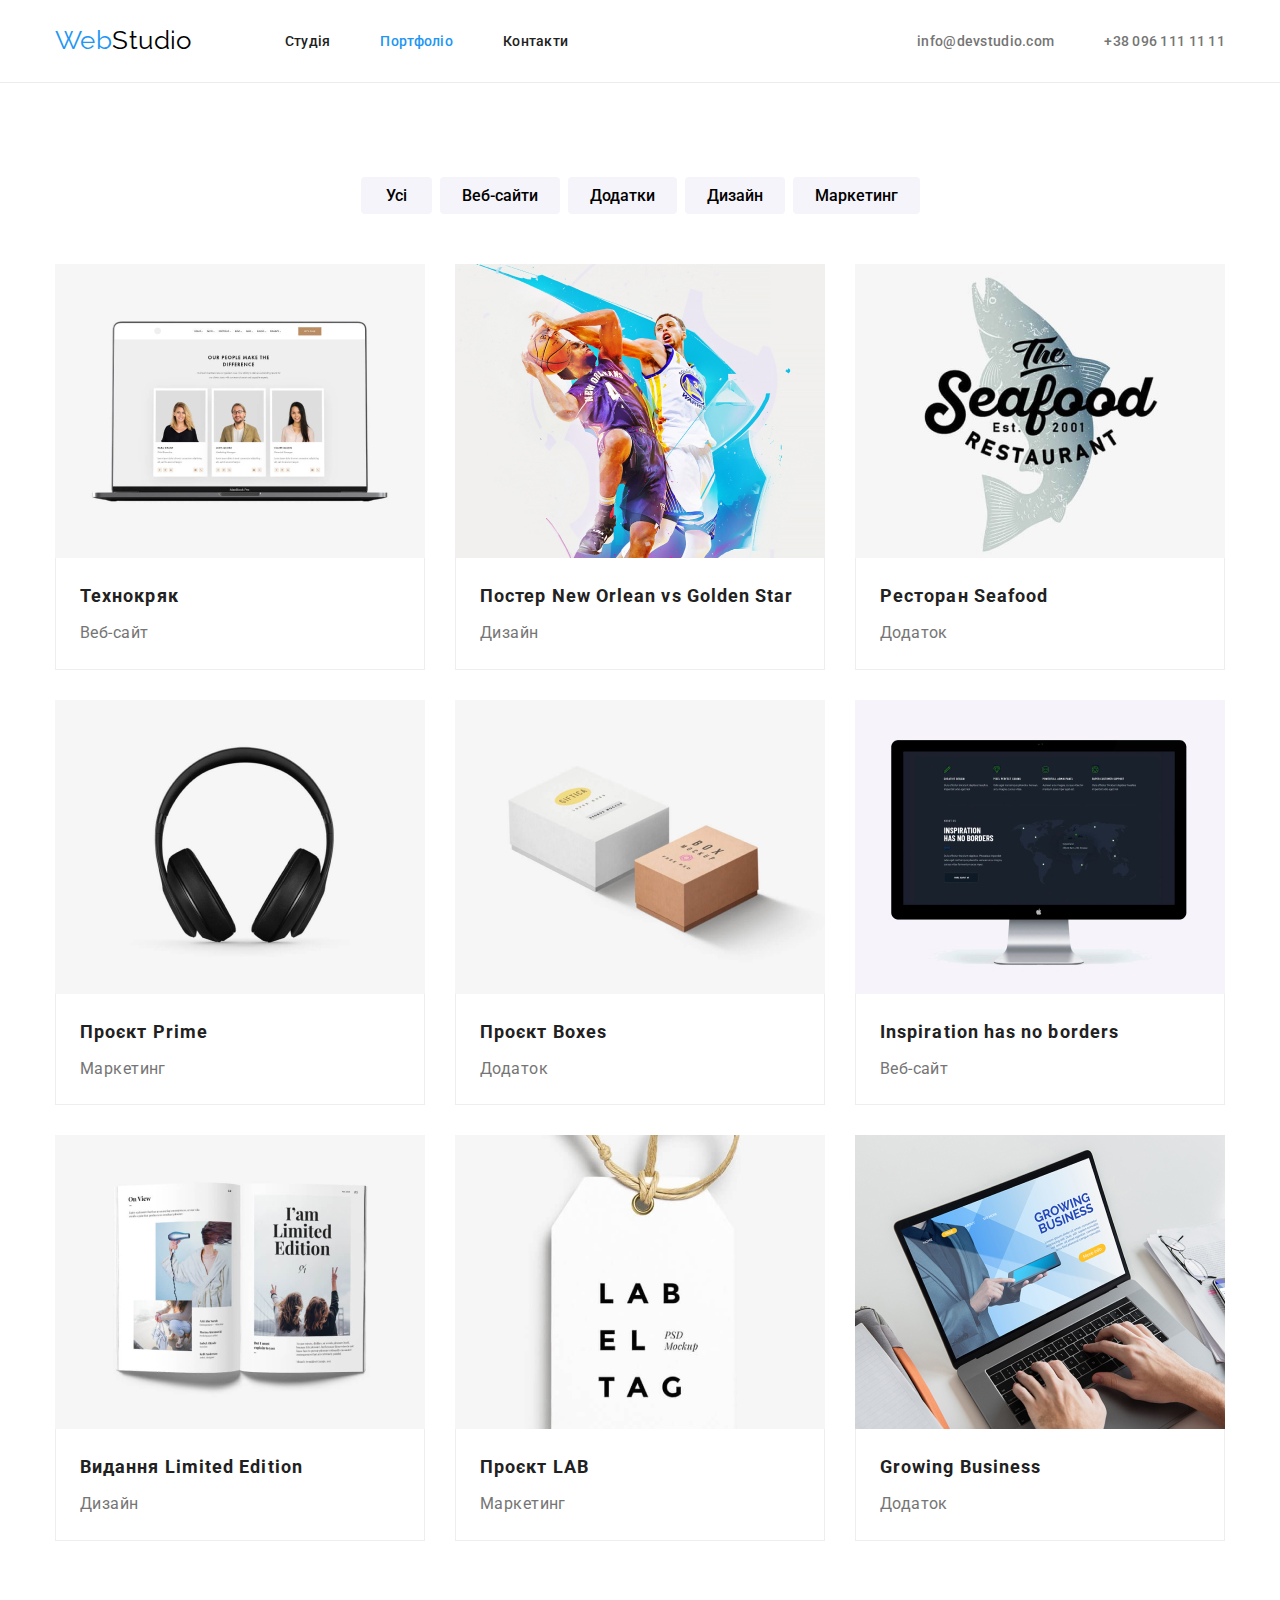
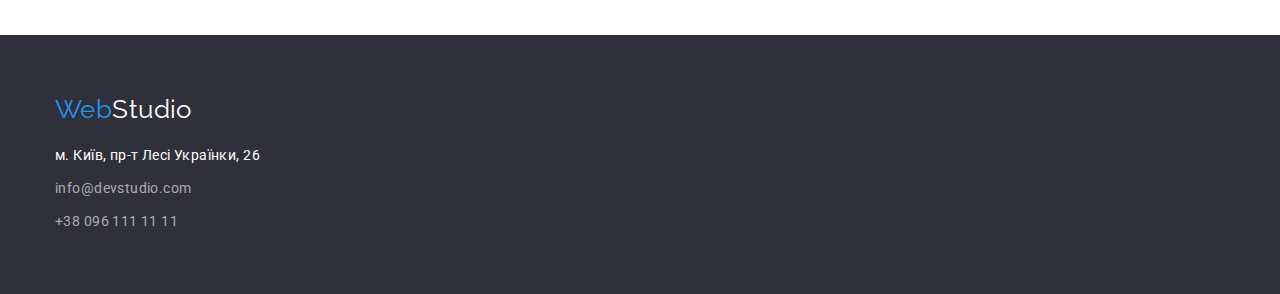
==== portfolio.html @ 7233fef5 "Скопійовано файли з 3-го дз" ====
<!DOCTYPE html>
<html lang="uk">
  <head>
    <meta charset="UTF-8" />
    <meta http-equiv="X-UA-Compatible" content="IE=edge" />
    <meta name="viewport" content="width=device-width, initial-scale=1.0" />
    <title>Web Studio | Портфоліо</title>

    <link rel="preconnect" href="https://fonts.googleapis.com" />
    <link rel="preconnect" href="https://fonts.gstatic.com" crossorigin />

    <link
      rel="stylesheet"
      href="https://cdnjs.cloudflare.com/ajax/libs/modern-normalize/1.1.0/modern-normalize.min.css"
    />

    <link
      href="https://fonts.googleapis.com/css2?family=Raleway:wght@700&family=Roboto:wght@400;500;700;900&display=swap"
      rel="stylesheet"
    />
    <link rel="stylesheet" href="./css/styles.css" />
  </head>
  <body>
    <header class="header">
      <div class="container">
        <a href="#" class="logo"><span class="logo-web">Web</span>Studio</a>
        <nav>
          <ul class="nav-links list">
            <li class="nav-link"><a class="link" href="./index.html">Студія</a></li>
            <li class="nav-link"><a class="link active" href="./portfolio.html">Портфоліо</a></li>
            <li class="nav-link"><a class="link" href="#">Контакти</a></li>
          </ul>
        </nav>
        <ul class="address-links list">
          <li class="address-link">
            <a class="link" href="mailto:info@devstudio.com">info@devstudio.com</a>
          </li>
          <li class="address-link">
            <a class="link" href="tel:+380961111111">+38 096 111 11 11</a>
          </li>
        </ul>
      </div>
    </header>
    <main>
      <section class="portfolio">
        <div class="container">
          <!-- Прихований заголовок 
        <h1>Проекти WebStudio</h1>-->
          <ul class="filter list">
            <li class="filter-item"><button class="filter-btn" type="button">Усі</button></li>
            <li class="filter-item"><button class="filter-btn" type="button">Веб-сайти</button></li>
            <li class="filter-item"><button class="filter-btn" type="button">Додатки</button></li>
            <li class="filter-item"><button class="filter-btn" type="button">Дизайн</button></li>
            <li class="filter-item"><button class="filter-btn" type="button">Маркетинг</button></li>
          </ul>
          <ul class="projects list">
            <li class="project">
              <a class="link" href="#">
                <img src="./images/pr-1.jpg" alt="Ноутбук" width="370" />
                <div class="img-descr">
                  <h2 class="pr-name">Технокряк</h2>
                  <p class="pr-descr">Веб-сайт</p>
                </div>
              </a>
            </li>
            <li class="project">
              <a class="link" href="#">
                <img src="./images/pr-2.jpg" alt="баскетболісти" width="370" />
                <div class="img-descr">
                  <h2 class="pr-name">Постер <span lang="en">New Orlean vs Golden Star</span></h2>
                  <p class="pr-descr">Дизайн</p>
                </div>
              </a>
            </li>
            <li class="project">
              <a class="link" href="#">
                <img
                  src="./images/pr-3.jpg"
                  alt="Напис на фоні малюнка риби: Рибний ресторан, з 2001
              року"
                  width="370"
                />
                <div class="img-descr">
                  <h2 class="pr-name">Ресторан <span lang="en">Seafood</span></h2>
                  <p class="pr-descr">Додаток</p>
                </div>
              </a>
            </li>
            <li class="project">
              <a class="link" href="#">
                <img src="./images/pr-4.jpg" alt="Навушники" width="370" />
                <div class="img-descr">
                  <h2 class="pr-name">Проєкт <span lang="en">Prime</span></h2>
                  <p class="pr-descr">Маркетинг</p>
                </div>
              </a>
            </li>
            <li class="project">
              <a class="link" href="#">
                <img src="./images/pr-5.jpg" alt="Дві коробки" width="370" />
                <div class="img-descr">
                  <h2 class="pr-name">Проєкт <span lang="en">Boxes</span></h2>
                  <p class="pr-descr">Додаток</p>
                </div>
              </a>
            </li>
            <li class="project">
              <a class="link" href="#">
                <img src="./images/pr-6.jpg" alt="Монітор" width="370" />
                <div class="img-descr">
                  <h2 class="pr-name" lang="en">Inspiration has no borders</h2>
                  <p class="pr-descr">Веб-сайт</p>
                </div>
              </a>
            </li>
            <li class="project">
              <a class="link" href="#">
                <img src="./images/pr-7.jpg" alt="Книга" width="370" />
                <div class="img-descr">
                  <h2 class="pr-name">Видання <span lang="en">Limited Edition</span></h2>
                  <p class="pr-descr">Дизайн</p>
                </div>
              </a>
            </li>
            <li class="project">
              <a class="link" href="#">
                <img src="./images/pr-8.jpg" alt="Картонний ярлик" width="370" />
                <div class="img-descr">
                  <h2 class="pr-name">Проєкт <span lang="en">LAB</span></h2>
                  <p class="pr-descr">Маркетинг</p>
                </div>
              </a>
            </li>
            <li class="project">
              <a class="link" href="#">
                <img src="./images/pr-9.jpg" alt="Руки друкують на ноутбуці" width="370" />
                <div class="img-descr">
                  <h2 class="pr-name" lang="en">Growing Business</h2>
                  <p class="pr-descr">Додаток</p>
                </div>
              </a>
            </li>
          </ul>
        </div>
      </section>
    </main>
    <footer class="contacts">
      <div class="container">
        <a class="logo" href="#"><span class="logo-web">Web</span>Studio</a>
        <address>
          <ul class="list">
            <li class="contact">
              <a
                class="link address"
                href="https://goo.gl/maps/NFWaWCBF67r8jR2YA"
                rel="noreferrer noopener"
                target="_blank"
                >м. Київ, пр-т Лесі Українки, 26</a
              >
            </li>
            <li class="contact">
              <a class="link email" href="mailto:info@devstudio.com">info@devstudio.com</a>
            </li>
            <li class="contact">
              <a class="link number" href="tel:+380961111111">+38 096 111 11 11</a>
            </li>
          </ul>
        </address>
      </div>
    </footer>
  </body>
</html>
---- css/styles.css ----
:root {
  --main-color: #2196f3;
  --secondary-color: #f5f4fa;
  --box-color: #2f303a;
  --header-stroke: 1px solid #ececec;
  --card-border: 1px solid #eeeeee;
  --main-text-color: #212121;
  --secondary-text-color: #757575;
  --white-color: #ffffff;
  --black-color: #000000;
  --transparent-grey-color: rgba(255, 255, 255, 0.6);
  --img-card-shadow: 0px 1px 3px rgba(0, 0, 0, 0.12), 0px 1px 1px rgba(0, 0, 0, 0.14),
    0px 2px 1px rgba(0, 0, 0, 0.2);
  --btn-shadow: 0px 3px 1px rgba(0, 0, 0, 0.1), 0px 1px 2px rgba(0, 0, 0, 0.08),
    0px 2px 2px rgba(0, 0, 0, 0.12);
}

/* загальні налаштування */

/*
* {
  outline: 1px solid black;
}
*/

body {
  font-family: 'Roboto', sans-serif;
  color: var(--main-text-color);
  font-size: 14px;
  letter-spacing: 0.03em;
  background-color: var(--white-color);
}

h1,
h2,
h3,
p {
  margin: 0;
}

button {
  border-radius: 4px;
}

.container {
  margin: 0 auto;
  width: 1200px;
  padding-left: 15px;
  padding-right: 15px;
}

img {
  display: block;
  max-width: 100%;
  height: auto;
}

.list {
  margin: 0;
  padding: 0;
  list-style: none;
}

.link {
  color: inherit;
  text-decoration: none;
}

.link:visited {
  color: inherit;
}

.link.active {
  color: var(--main-color);
}

/* СТУДІЯ */
/* хедер */

.header {
  border-bottom: var(--header-stroke);
  border-top: 1px solid transparent;
}

.header .container {
  display: flex;
  align-items: center;
}

.logo {
  display: inline-block;
  color: var(--black-color);
  font-family: 'Raleway', sans-serif;
  font-size: 26px;
  text-decoration: none;
}

.header .logo {
  margin-right: 93px;
}

.logo-web {
  color: var(--main-color);
}

.address-links {
  margin-left: auto;
}

.nav-links,
.address-links {
  display: flex;
}

.nav-links .link,
.address-links .link {
  display: inline-block;
  padding-top: 32px;
  padding-bottom: 32px;
  font-weight: 500;
  line-height: 1.2;
  letter-spacing: 0.02em;
}

.address-links .link {
  color: var(--secondary-text-color);
}

.nav-links .link:hover,
.nav-links .link:focus,
.address-links .link:hover,
.address-links .link:focus {
  color: var(--main-color);
}

.nav-link + .nav-link,
.address-link + .address-link {
  margin-left: 50px;
}

/* мейн */
/* Банер */
.banner {
  padding-top: 200px;
  padding-bottom: 200px;
  background-color: var(--box-color);
  text-align: center;
}

.banner .heading {
  margin-bottom: 30px;
  margin-left: auto;
  margin-right: auto;
  width: 696px;
  text-transform: uppercase;
  font-size: 44px;
  font-weight: 900;
  line-height: 1.4;
  letter-spacing: 0.06em;
  color: var(--white-color);
}

.banner .order-btn {
  padding: 10px 32px;
  cursor: pointer;
  color: var(--white-color);
  font-family: inherit;
  font-size: 16px;
  font-weight: 700;
  line-height: 1.9;
  letter-spacing: 0.06em;
  background-color: var(--main-color);
  border: none;
}

/* Переваги */

.features {
  padding-top: 94px;
}

.features .list,
.work .list,
.team .list {
  display: flex;
}

.features .feature {
  width: 270px;
}

.feature + .feature {
  margin-left: 30px;
}

.features .feature-title {
  margin-bottom: 10px;
  font-size: inherit;
  line-height: 1.2;
}

.features .feature-descr {
  color: var(--secondary-text-color);
  line-height: 1.7;
}

/* Чим займаємося */

.work,
.team,
.portfolio {
  padding-top: 94px;
  padding-bottom: 94px;
}

.work .heading,
.team .heading {
  margin: 0;
  margin-bottom: 50px;
  text-align: center;
  font-size: 36px;
  line-height: 1.2;
}

.work-img + .work-img {
  margin-left: 30px;
}

.work-img {
  width: calc((100% - 60px) / 3);
}

/* Команда */

.team {
  background-color: var(--secondary-color);
}

.team .team-member {
  width: calc((100% - 90px) / 4);
  background-color: var(--white-color);
  border-radius: 0px 0px 4px 4px;
  box-shadow: var(--img-card-shadow);
}

.team-member + .team-member {
  margin-left: 30px;
}

.team .img-descr {
  padding-top: 30px;
  padding-bottom: 30px;
  text-align: center;
}

.team .name,
.team .prof {
  font-size: 16px;
  line-height: 1.2;
}

.team .name {
  font-weight: 500;
  margin-bottom: 10px;
}

.team .prof {
  color: var(--secondary-text-color);
}

/* футер */

.contacts {
  padding-top: 60px;
  padding-bottom: 60px;
  background-color: var(--box-color);
}

.contacts .logo {
  margin-bottom: 20px;
  color: var(--white-color);
}

.contacts .link {
  font-weight: 400;
  line-height: 1.7;
  font-style: normal;
}

.contacts .contact {
  width: 231px;
}

.contacts .contact:not(:first-child) {
  margin-top: 9px;
}

.contacts .address {
  color: var(--white-color);
}

.contacts .email,
.contacts .number {
  color: var(--transparent-grey-color);
}

.contacts .email:hover,
.contacts .email:focus,
.contacts .number:hover,
.contacts .number:focus {
  color: var(--main-color);
}

/* ПОРТФОЛІО */
/* мейн */

/* Фільтр */

.portfolio .filter {
  margin-bottom: 50px;
  display: flex;
  justify-content: center;
}

.filter-item + .filter-item {
  margin-left: 8px;
}

.filter-item:first-child > .filter-btn {
  padding: 6px 25px;
}

.portfolio .filter-btn {
  padding: 6px 22px;
  background-color: var(--secondary-color);
  font-size: 16px;
  font-weight: 500;
  line-height: 1.6;
  font-family: inherit;
  border: none;
  cursor: pointer;
}

.portfolio .filter-btn:hover,
.portfolio .filter-btn:focus {
  color: var(--white-color);
  background-color: var(--main-color);
  box-shadow: var(--btn-shadow);
}

/* Проєкти */

.portfolio .projects {
  display: flex;
  flex-wrap: wrap;
}

.projects .project {
  width: calc((100% - 60px) / 3);
}

.project:not(:nth-of-type(3n)) {
  margin-right: 30px;
}

.project:not(:nth-last-child(-n + 3)) {
  margin-bottom: 30px;
}

.portfolio .img-descr {
  padding: 20px 24px;
  border-left: var(--card-border);
  border-right: var(--card-border);
  border-bottom: var(--card-border);
}

.projects .pr-name {
  font-size: 18px;
  line-height: 2;
  letter-spacing: 0.06em;
  margin-bottom: 4px;
}

.projects .pr-descr {
  color: var(--secondary-text-color);
  font-size: 16px;
  line-height: 1.9;
}
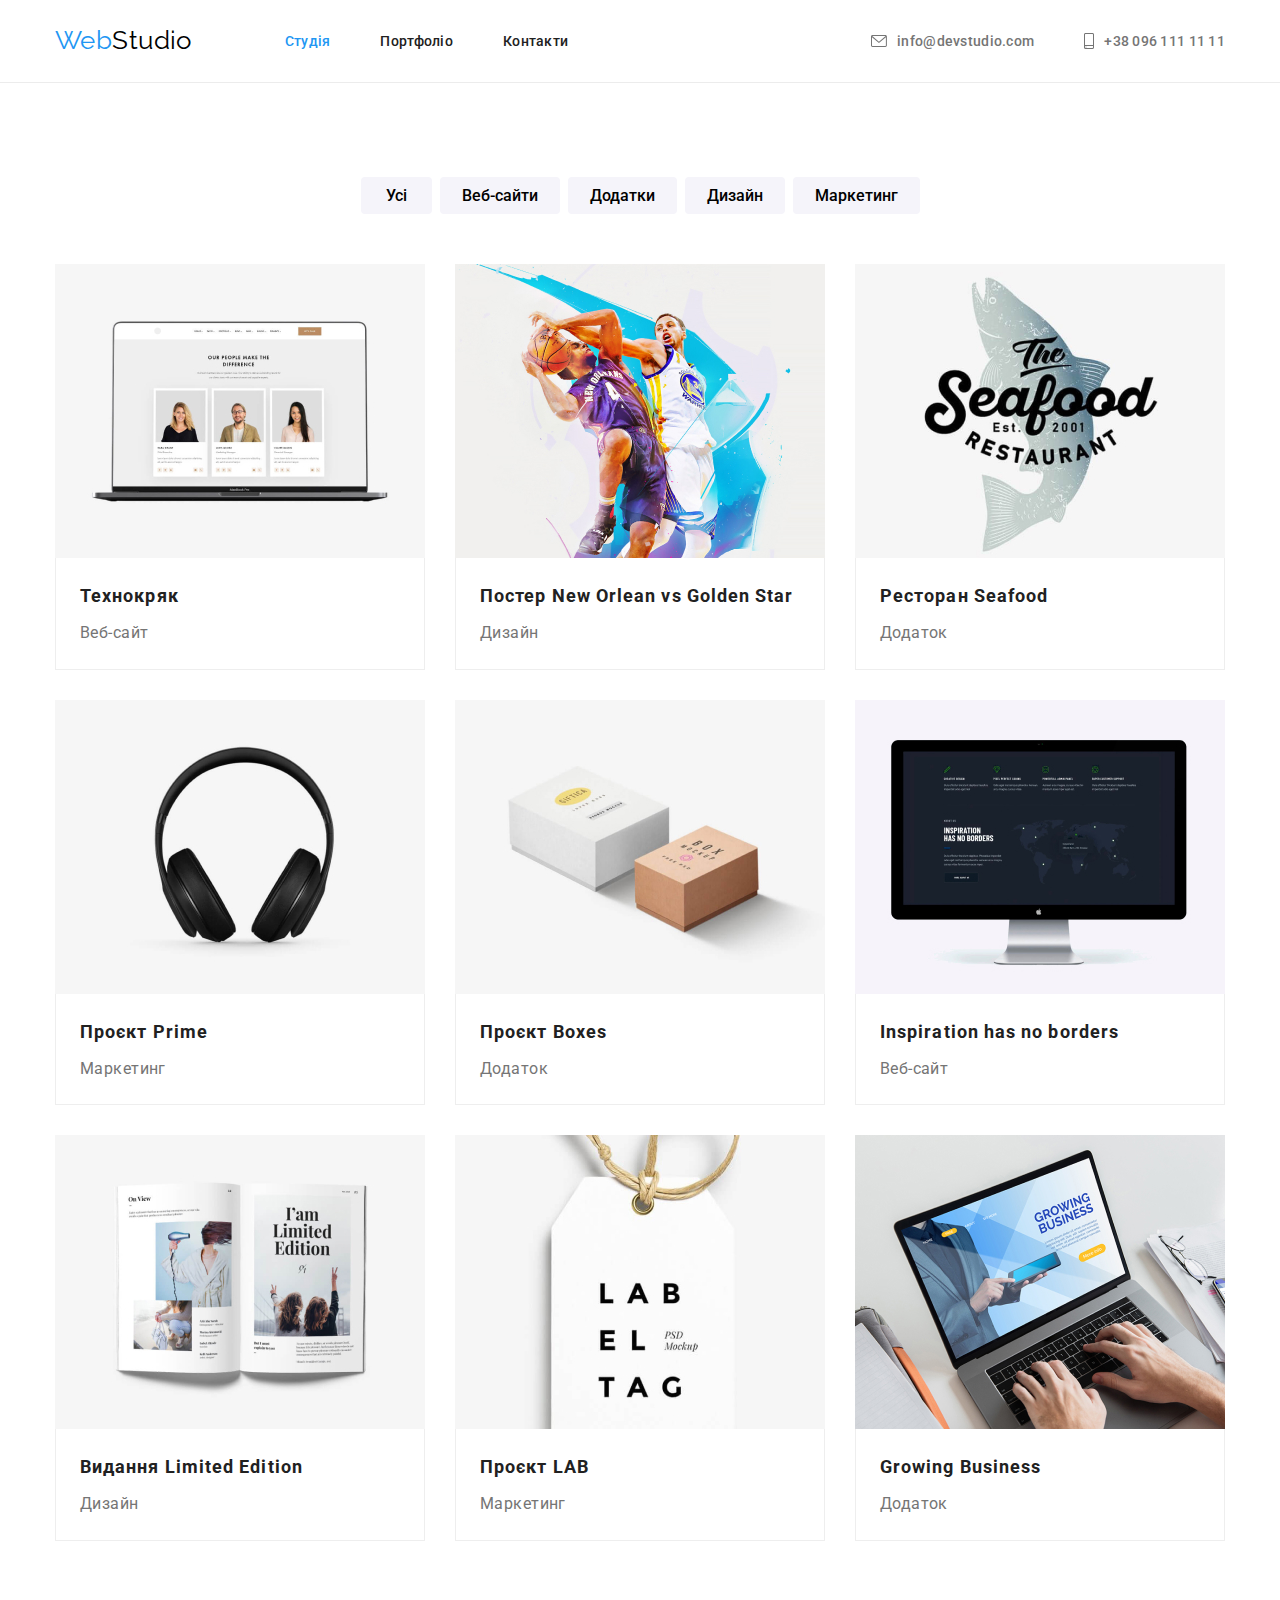
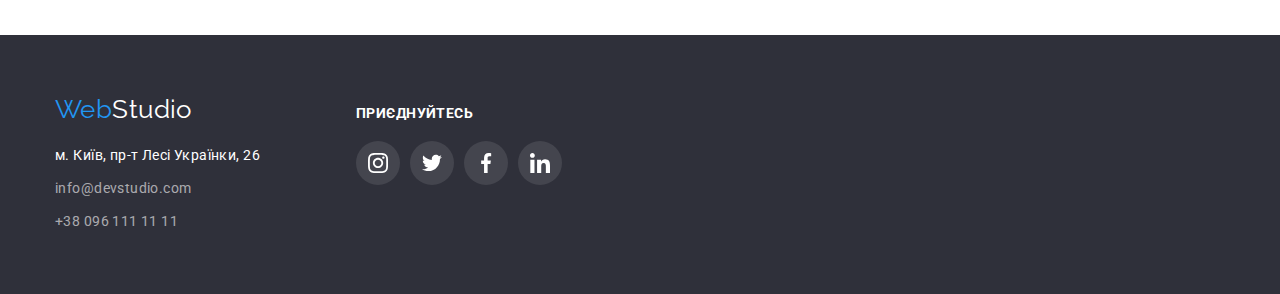
==== commit e34f0260: "Додано іконки, стилізовано іконки під ховер та факус; стилізовано картки портфоліо під ховер та фоку" ====
--- a/portfolio.html
+++ b/portfolio.html
@@ -26,17 +26,27 @@
         <a href="#" class="logo"><span class="logo-web">Web</span>Studio</a>
         <nav>
           <ul class="nav-links list">
-            <li class="nav-link"><a class="link" href="./index.html">Студія</a></li>
-            <li class="nav-link"><a class="link active" href="./portfolio.html">Портфоліо</a></li>
+            <li class="nav-link"><a class="link active" href="./index.html">Студія</a></li>
+            <li class="nav-link"><a class="link" href="./portfolio.html">Портфоліо</a></li>
             <li class="nav-link"><a class="link" href="#">Контакти</a></li>
           </ul>
         </nav>
         <ul class="address-links list">
           <li class="address-link">
-            <a class="link" href="mailto:info@devstudio.com">info@devstudio.com</a>
+            <a class="link" href="mailto:info@devstudio.com">
+              <svg class="link-icon" width="16" height="12">
+                <use href="./images/symbol-defs.svg#icon-envelope"></use>
+              </svg>
+              <span>info@devstudio.com</span>
+            </a>
           </li>
           <li class="address-link">
-            <a class="link" href="tel:+380961111111">+38 096 111 11 11</a>
+            <a class="link" href="tel:+380961111111">
+              <svg class="link-icon" width="10" height="16">
+                <use href="./images/symbol-defs.svg#icon-smartphone"></use>
+              </svg>
+              <span>+38 096 111 11 11</span>
+            </a>
           </li>
         </ul>
       </div>
@@ -146,26 +156,65 @@
     </main>
     <footer class="contacts">
       <div class="container">
-        <a class="logo" href="#"><span class="logo-web">Web</span>Studio</a>
-        <address>
-          <ul class="list">
-            <li class="contact">
-              <a
-                class="link address"
-                href="https://goo.gl/maps/NFWaWCBF67r8jR2YA"
-                rel="noreferrer noopener"
-                target="_blank"
-                >м. Київ, пр-т Лесі Українки, 26</a
-              >
-            </li>
-            <li class="contact">
-              <a class="link email" href="mailto:info@devstudio.com">info@devstudio.com</a>
-            </li>
-            <li class="contact">
-              <a class="link number" href="tel:+380961111111">+38 096 111 11 11</a>
-            </li>
-          </ul>
-        </address>
+        <div class="left-col">
+          <a class="logo" href="#"><span class="logo-web">Web</span>Studio</a>
+          <address>
+            <ul class="list">
+              <li class="contact">
+                <a
+                  class="link address"
+                  href="https://goo.gl/maps/NFWaWCBF67r8jR2YA"
+                  rel="noreferrer noopener"
+                  target="_blank"
+                  >м. Київ, пр-т Лесі Українки, 26</a
+                >
+              </li>
+              <li class="contact">
+                <a class="link email" href="mailto:info@devstudio.com">info@devstudio.com</a>
+              </li>
+              <li class="contact">
+                <a class="link number" href="tel:+380961111111">+38 096 111 11 11</a>
+              </li>
+            </ul>
+          </address>
+        </div>
+        <div class="right-col">
+          <ul class="join list">
+            <li><p class="join-heading">приєднуйтесь</p></li>
+            <li>
+              <ul class="social-media list">
+                <li class="social-media-item">
+                  <a class="link" target="_blank" href="#">
+                    <svg class="social-icon" width="20" height="20">
+                      <use href="./images/symbol-defs.svg#icon-instagram"></use>
+                    </svg>
+                  </a>
+                </li>
+                <li class="social-media-item">
+                  <a class="link" target="_blank" href="#">
+                    <svg class="social-icon" width="20" height="20">
+                      <use href="./images/symbol-defs.svg#icon-twitter"></use>
+                    </svg>
+                  </a>
+                </li>
+                <li class="social-media-item">
+                  <a class="link" target="_blank" href="#">
+                    <svg class="social-icon" width="20" height="20">
+                      <use href="./images/symbol-defs.svg#icon-facebook"></use>
+                    </svg>
+                  </a>
+                </li>
+                <li class="social-media-item">
+                  <a class="link" target="_blank" href="#">
+                    <svg class="social-icon" width="20" height="20">
+                      <use href="./images/symbol-defs.svg#icon-linkedin"></use>
+                    </svg>
+                  </a>
+                </li>
+              </ul>
+            </li>
+          </ul>
+        </div>
       </div>
     </footer>
   </body>
--- a/css/styles.css
+++ b/css/styles.css
@@ -6,13 +6,17 @@
   --card-border: 1px solid #eeeeee;
   --main-text-color: #212121;
   --secondary-text-color: #757575;
+  --team-social-media: #afb1b8;
   --white-color: #ffffff;
   --black-color: #000000;
   --transparent-grey-color: rgba(255, 255, 255, 0.6);
+  --transparent-grey-second-color: rgba(255, 255, 255, 0.1);
   --img-card-shadow: 0px 1px 3px rgba(0, 0, 0, 0.12), 0px 1px 1px rgba(0, 0, 0, 0.14),
     0px 2px 1px rgba(0, 0, 0, 0.2);
   --btn-shadow: 0px 3px 1px rgba(0, 0, 0, 0.1), 0px 1px 2px rgba(0, 0, 0, 0.08),
     0px 2px 2px rgba(0, 0, 0, 0.12);
+  --pfoject-card-shadow: 0px 1px 1px rgba(0, 0, 0, 0.12), 0px 4px 4px rgba(0, 0, 0, 0.06),
+    1px 4px 6px rgba(0, 0, 0, 0.16);
 }
 
 /* загальні налаштування */
@@ -114,7 +118,8 @@
 
 .nav-links .link,
 .address-links .link {
-  display: inline-block;
+  display: flex;
+  align-items: center;
   padding-top: 32px;
   padding-bottom: 32px;
   font-weight: 500;
@@ -122,6 +127,16 @@
   letter-spacing: 0.02em;
 }
 
+.link-icon,
+.social-icon,
+.client-icon {
+  fill: currentColor;
+}
+
+.link-icon {
+  margin-right: 10px;
+}
+
 .address-links .link {
   color: var(--secondary-text-color);
 }
@@ -143,6 +158,9 @@
 .banner {
   padding-top: 200px;
   padding-bottom: 200px;
+  background: linear-gradient(rgba(47, 48, 58, 0.4), rgba(47, 48, 58, 0.4)),
+    url('../images/banner.jpg');
+  background-size: cover;
   background-color: var(--box-color);
   text-align: center;
 }
@@ -181,16 +199,26 @@
 
 .features .list,
 .work .list,
-.team .list {
+.team .list,
+.contacts .social-media.list {
   display: flex;
 }
 
 .features .feature {
-  width: 270px;
+  width: calc((100%-90px) / 4);
 }
 
 .feature + .feature {
   margin-left: 30px;
+}
+
+.features .feature-icon {
+  padding-top: 25px;
+  padding-bottom: 25px;
+  margin-bottom: 30px;
+  border-radius: 4px;
+  text-align: center;
+  background-color: var(--secondary-color);
 }
 
 .features .feature-title {
@@ -208,13 +236,15 @@
 
 .work,
 .team,
-.portfolio {
+.portfolio,
+.clients {
   padding-top: 94px;
   padding-bottom: 94px;
 }
 
 .work .heading,
-.team .heading {
+.team .heading,
+.clients .heading {
   margin: 0;
   margin-bottom: 50px;
   text-align: center;
@@ -265,7 +295,67 @@
 }
 
 .team .prof {
+  margin-bottom: 16px;
   color: var(--secondary-text-color);
+}
+
+.team-social-media {
+  padding-left: 32px;
+  padding-right: 32px;
+}
+
+.team-social-media-item {
+  width: calc((100%-94px) / 4);
+}
+
+.team-social-media-item + .team-social-media-item {
+  margin-left: 10px;
+}
+
+.team-member .link {
+  color: var(--team-social-media);
+}
+
+.team-member .link,
+.join .link {
+  width: 44px;
+  height: 44px;
+  display: flex;
+  justify-content: center;
+  align-items: center;
+  border-radius: 50%;
+}
+
+.team-member .link:hover,
+.team-member .link:focus {
+  color: var(--white-color);
+  background-color: var(--main-color);
+}
+
+/* Постійні клієнти */
+
+.clients-list {
+  display: flex;
+}
+
+.clients .link {
+  display: inline-block;
+  padding: 16px 32px;
+  text-align: center;
+  color: var(--team-social-media);
+  border: 1px solid var(--team-social-media);
+  border-radius: 4px;
+}
+
+.clients .link:hover,
+.clients .link:focus {
+  color: var(--main-color);
+  border-color: var(--main-color);
+}
+
+.client + .client {
+  margin-left: 30px;
+  width: calc((100% - 150px) / 6);
 }
 
 /* футер */
@@ -309,6 +399,38 @@
 .contacts .number:hover,
 .contacts .number:focus {
   color: var(--main-color);
+}
+
+.contacts > .container {
+  display: flex;
+  align-items: baseline;
+}
+
+.contacts .left-col {
+  width: 231px;
+  margin-right: 70px;
+}
+
+.social-media-item + .social-media-item {
+  margin-left: 10px;
+}
+
+.join-heading {
+  margin-bottom: 20px;
+  color: var(--white-color);
+  text-transform: uppercase;
+  font-weight: 700;
+  line-height: 1.2;
+}
+
+.join .link {
+  color: var(--white-color);
+  background-color: var(--transparent-grey-second-color);
+}
+
+.join .link:hover,
+.join .link:focus {
+  background-color: var(--main-color);
 }
 
 /* ПОРТФОЛІО */
@@ -359,6 +481,15 @@
   width: calc((100% - 60px) / 3);
 }
 
+.projects .link {
+  display: block;
+}
+
+.projects .link:hover,
+.projects .link:focus {
+  box-shadow: var(--pfoject-card-shadow);
+}
+
 .project:not(:nth-of-type(3n)) {
   margin-right: 30px;
 }
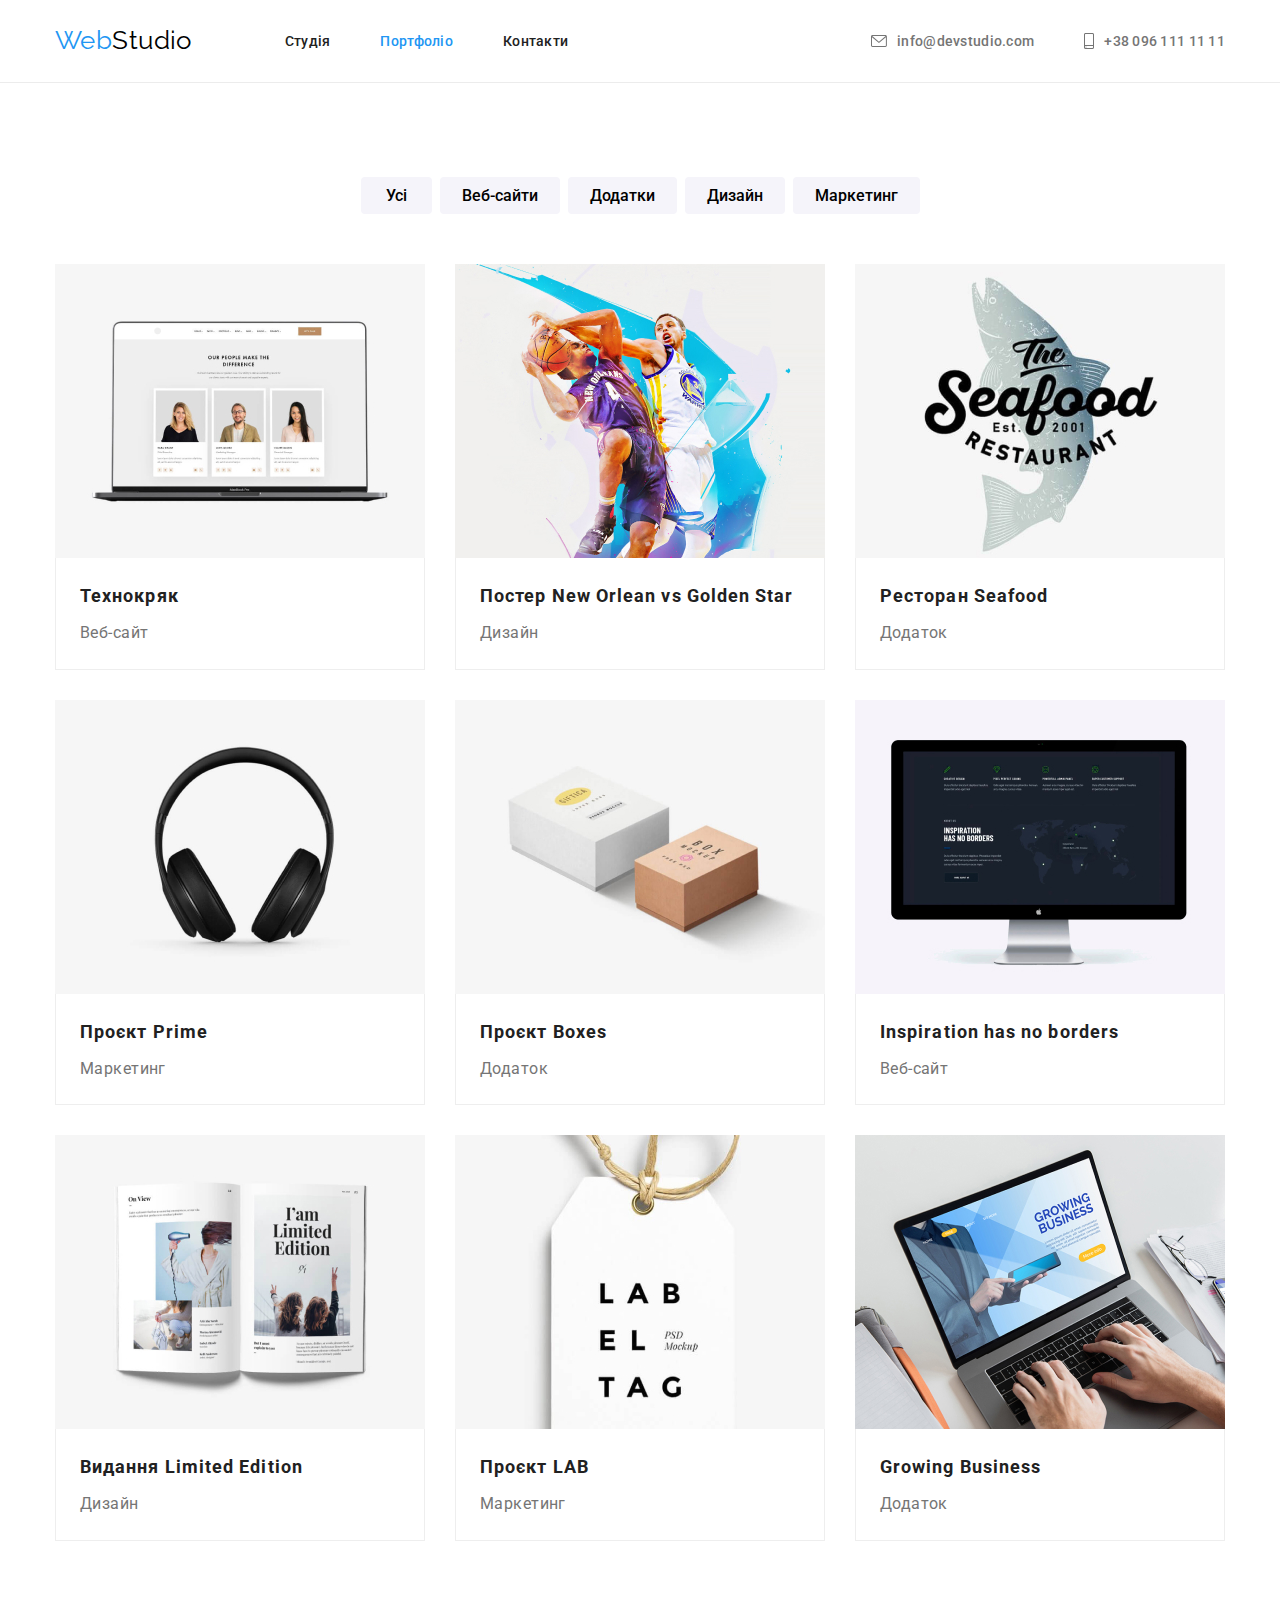
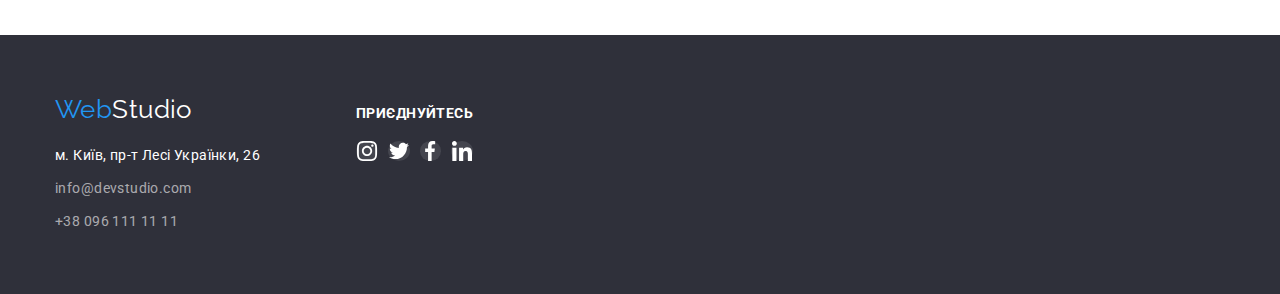
==== commit bbae7302: "Виправлені помилки" ====
--- a/portfolio.html
+++ b/portfolio.html
@@ -26,8 +26,8 @@
         <a href="#" class="logo"><span class="logo-web">Web</span>Studio</a>
         <nav>
           <ul class="nav-links list">
-            <li class="nav-link"><a class="link active" href="./index.html">Студія</a></li>
-            <li class="nav-link"><a class="link" href="./portfolio.html">Портфоліо</a></li>
+            <li class="nav-link"><a class="link" href="./index.html">Студія</a></li>
+            <li class="nav-link"><a class="link active" href="./portfolio.html">Портфоліо</a></li>
             <li class="nav-link"><a class="link" href="#">Контакти</a></li>
           </ul>
         </nav>
@@ -179,41 +179,34 @@
           </address>
         </div>
         <div class="right-col">
-          <ul class="join list">
-            <li><p class="join-heading">приєднуйтесь</p></li>
-            <li>
-              <ul class="social-media list">
-                <li class="social-media-item">
-                  <a class="link" target="_blank" href="#">
-                    <svg class="social-icon" width="20" height="20">
-                      <use href="./images/symbol-defs.svg#icon-instagram"></use>
-                    </svg>
-                  </a>
-                </li>
-                <li class="social-media-item">
-                  <a class="link" target="_blank" href="#">
-                    <svg class="social-icon" width="20" height="20">
-                      <use href="./images/symbol-defs.svg#icon-twitter"></use>
-                    </svg>
-                  </a>
-                </li>
-                <li class="social-media-item">
-                  <a class="link" target="_blank" href="#">
-                    <svg class="social-icon" width="20" height="20">
-                      <use href="./images/symbol-defs.svg#icon-facebook"></use>
-                    </svg>
-                  </a>
-                </li>
-                <li class="social-media-item">
-                  <a class="link" target="_blank" href="#">
-                    <svg class="social-icon" width="20" height="20">
-                      <use href="./images/symbol-defs.svg#icon-linkedin"></use>
-                    </svg>
-                  </a>
-                </li>
-              </ul>
-            </li>
-          </ul>
+          <div class="join list">
+            <p class="join-heading">приєднуйтесь</p>
+            <div class="social-media">
+              <a class="social-media-item link" target="_blank" href="#">
+                <svg class="social-icon" width="20" height="20">
+                  <use href="./images/symbol-defs.svg#icon-instagram"></use>
+                </svg>
+              </a>
+
+              <a class="social-media-item link" target="_blank" href="#">
+                <svg class="social-icon" width="20" height="20">
+                  <use href="./images/symbol-defs.svg#icon-twitter"></use>
+                </svg>
+              </a>
+
+              <a class="social-media-item link" target="_blank" href="#">
+                <svg class="social-icon" width="20" height="20">
+                  <use href="./images/symbol-defs.svg#icon-facebook"></use>
+                </svg>
+              </a>
+
+              <a class="social-media-item link" target="_blank" href="#">
+                <svg class="social-icon" width="20" height="20">
+                  <use href="./images/symbol-defs.svg#icon-linkedin"></use>
+                </svg>
+              </a>
+            </div>
+          </div>
         </div>
       </div>
     </footer>
--- a/css/styles.css
+++ b/css/styles.css
@@ -156,6 +156,9 @@
 /* мейн */
 /* Банер */
 .banner {
+  max-width: 1600px;
+  margin-left: auto;
+  margin-right: auto;
   padding-top: 200px;
   padding-bottom: 200px;
   background: linear-gradient(rgba(47, 48, 58, 0.4), rgba(47, 48, 58, 0.4)),
@@ -200,7 +203,7 @@
 .features .list,
 .work .list,
 .team .list,
-.contacts .social-media.list {
+.contacts .social-media {
   display: flex;
 }
 
@@ -213,8 +216,10 @@
 }
 
 .features .feature-icon {
-  padding-top: 25px;
-  padding-bottom: 25px;
+  height: 120px;
+  display: flex;
+  justify-content: center;
+  align-items: center;
   margin-bottom: 30px;
   border-radius: 4px;
   text-align: center;
@@ -300,12 +305,12 @@
 }
 
 .team-social-media {
-  padding-left: 32px;
-  padding-right: 32px;
+  justify-content: center;
 }
 
 .team-social-media-item {
-  width: calc((100%-94px) / 4);
+  width: 44px;
+  height: 44px;
 }
 
 .team-social-media-item + .team-social-media-item {
@@ -318,8 +323,8 @@
 
 .team-member .link,
 .join .link {
-  width: 44px;
-  height: 44px;
+  width: 100%;
+  height: 100%;
   display: flex;
   justify-content: center;
   align-items: center;
@@ -339,9 +344,11 @@
 }
 
 .clients .link {
-  display: inline-block;
-  padding: 16px 32px;
-  text-align: center;
+  width: 100%;
+  height: 100%;
+  display: flex;
+  justify-content: center;
+  align-items: center;
   color: var(--team-social-media);
   border: 1px solid var(--team-social-media);
   border-radius: 4px;
@@ -353,9 +360,13 @@
   border-color: var(--main-color);
 }
 
+.clients .client {
+  height: 92px;
+  width: calc((100% - 150px) / 6);
+}
+
 .client + .client {
   margin-left: 30px;
-  width: calc((100% - 150px) / 6);
 }
 
 /* футер */
